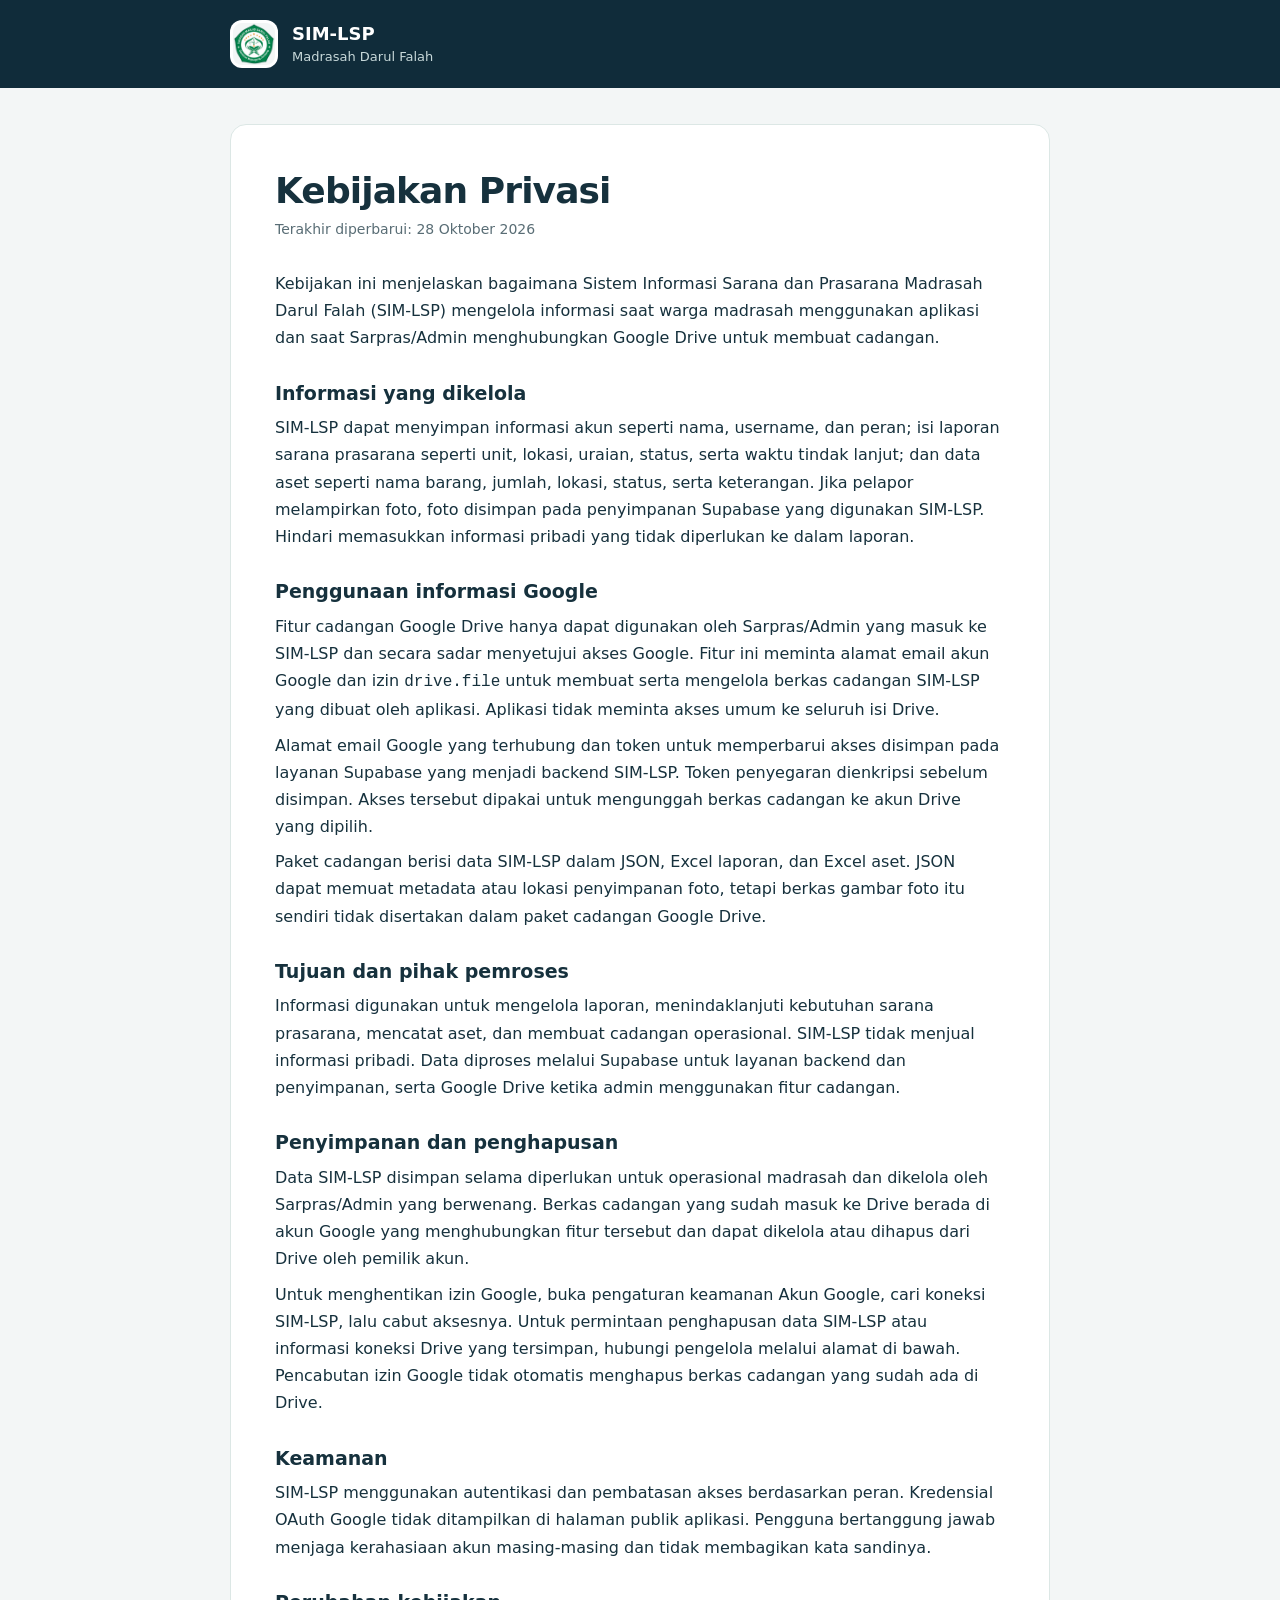
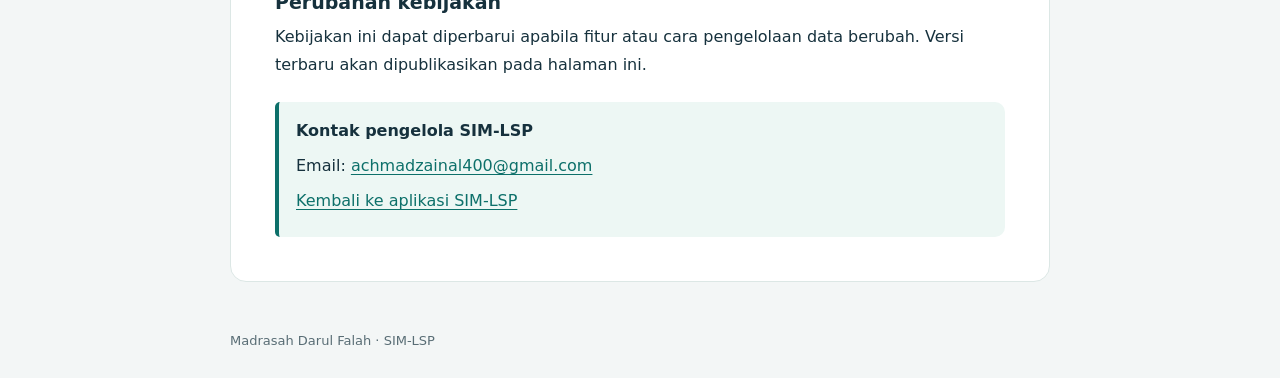
==== privacy.html @ f6ddf074 "Add SIM-LSP privacy policy page" ====
<!doctype html>
<html lang="id">
<head>
  <meta charset="utf-8">
  <meta name="viewport" content="width=device-width, initial-scale=1">
  <meta name="theme-color" content="#102c3a">
  <meta name="description" content="Kebijakan privasi SIM-LSP Madrasah Darul Falah, termasuk penggunaan Google Drive untuk cadangan data.">
  <title>Kebijakan Privasi | SIM-LSP</title>
  <style>
    :root{color-scheme:light;--navy:#102c3a;--ink:#16313d;--muted:#596d75;--teal:#0d706a;--line:#dce7e5;--paper:#fff;--bg:#f3f6f6}
    *{box-sizing:border-box}
    html{scroll-behavior:smooth}
    body{margin:0;background:var(--bg);color:var(--ink);font:16px/1.7 system-ui,-apple-system,"Segoe UI",Roboto,Arial,sans-serif}
    a{color:var(--teal);text-underline-offset:3px}
    a:focus-visible{outline:3px solid #168b81;outline-offset:3px;border-radius:3px}
    header{background:var(--navy);color:#fff}
    .header-inner,main,footer{width:min(100% - 36px,820px);margin-inline:auto}
    .header-inner{min-height:88px;display:flex;align-items:center;gap:14px}
    .logo{width:48px;height:48px;object-fit:contain;background:#fff;border-radius:12px;padding:3px}
    .brand{font-weight:750;font-size:18px;line-height:1.2}
    .brand small{display:block;margin-top:4px;color:#c7d8d9;font-size:13px;font-weight:450}
    main{margin-block:36px 48px;background:var(--paper);border:1px solid var(--line);border-radius:16px;padding:clamp(22px,5vw,44px)}
    h1{margin:0 0 6px;font-size:clamp(27px,5vw,36px);line-height:1.2;letter-spacing:-.025em}
    .updated{margin:0 0 28px;color:var(--muted);font-size:14px}
    h2{margin:29px 0 8px;font-size:19px;line-height:1.35}
    p{margin:8px 0}
    ul{padding-left:22px;margin:8px 0}
    li{padding-left:3px;margin:5px 0}
    .contact{padding:15px 17px;margin-top:24px;background:#edf7f4;border-left:4px solid var(--teal);border-radius:5px 10px 10px 5px}
    footer{padding:0 0 28px;color:var(--muted);font-size:13px}
    @media(max-width:480px){body{font-size:15px}.header-inner,main,footer{width:min(100% - 24px,820px)}.header-inner{min-height:76px}.logo{width:42px;height:42px}main{margin-block:16px 30px;border-radius:12px;padding:20px 17px}h2{font-size:18px}}
    @media print{body{background:#fff}.header-inner,main,footer{width:100%}header{background:#fff;color:var(--ink);border-bottom:1px solid var(--line)}.brand small{color:var(--muted)}main{margin:20px 0;border:0;padding:0}.contact{break-inside:avoid}a{color:inherit}}
  </style>
</head>
<body>
  <header>
    <div class="header-inner">
      <img class="logo" src="./icons/simlsp-192.png" alt="Lambang SIM-LSP" width="48" height="48">
      <div class="brand">SIM-LSP<small>Madrasah Darul Falah</small></div>
    </div>
  </header>
  <main>
    <h1>Kebijakan Privasi</h1>
    <p class="updated">Terakhir diperbarui: 28 Oktober 2026</p>

    <p>Kebijakan ini menjelaskan bagaimana Sistem Informasi Sarana dan Prasarana Madrasah Darul Falah (SIM-LSP) mengelola informasi saat warga madrasah menggunakan aplikasi dan saat Sarpras/Admin menghubungkan Google Drive untuk membuat cadangan.</p>

    <h2>Informasi yang dikelola</h2>
    <p>SIM-LSP dapat menyimpan informasi akun seperti nama, username, dan peran; isi laporan sarana prasarana seperti unit, lokasi, uraian, status, serta waktu tindak lanjut; dan data aset seperti nama barang, jumlah, lokasi, status, serta keterangan. Jika pelapor melampirkan foto, foto disimpan pada penyimpanan Supabase yang digunakan SIM-LSP. Hindari memasukkan informasi pribadi yang tidak diperlukan ke dalam laporan.</p>

    <h2>Penggunaan informasi Google</h2>
    <p>Fitur cadangan Google Drive hanya dapat digunakan oleh Sarpras/Admin yang masuk ke SIM-LSP dan secara sadar menyetujui akses Google. Fitur ini meminta alamat email akun Google dan izin <code>drive.file</code> untuk membuat serta mengelola berkas cadangan SIM-LSP yang dibuat oleh aplikasi. Aplikasi tidak meminta akses umum ke seluruh isi Drive.</p>
    <p>Alamat email Google yang terhubung dan token untuk memperbarui akses disimpan pada layanan Supabase yang menjadi backend SIM-LSP. Token penyegaran dienkripsi sebelum disimpan. Akses tersebut dipakai untuk mengunggah berkas cadangan ke akun Drive yang dipilih.</p>
    <p>Paket cadangan berisi data SIM-LSP dalam JSON, Excel laporan, dan Excel aset. JSON dapat memuat metadata atau lokasi penyimpanan foto, tetapi berkas gambar foto itu sendiri tidak disertakan dalam paket cadangan Google Drive.</p>

    <h2>Tujuan dan pihak pemroses</h2>
    <p>Informasi digunakan untuk mengelola laporan, menindaklanjuti kebutuhan sarana prasarana, mencatat aset, dan membuat cadangan operasional. SIM-LSP tidak menjual informasi pribadi. Data diproses melalui Supabase untuk layanan backend dan penyimpanan, serta Google Drive ketika admin menggunakan fitur cadangan.</p>

    <h2>Penyimpanan dan penghapusan</h2>
    <p>Data SIM-LSP disimpan selama diperlukan untuk operasional madrasah dan dikelola oleh Sarpras/Admin yang berwenang. Berkas cadangan yang sudah masuk ke Drive berada di akun Google yang menghubungkan fitur tersebut dan dapat dikelola atau dihapus dari Drive oleh pemilik akun.</p>
    <p>Untuk menghentikan izin Google, buka pengaturan keamanan Akun Google, cari koneksi SIM-LSP, lalu cabut aksesnya. Untuk permintaan penghapusan data SIM-LSP atau informasi koneksi Drive yang tersimpan, hubungi pengelola melalui alamat di bawah. Pencabutan izin Google tidak otomatis menghapus berkas cadangan yang sudah ada di Drive.</p>

    <h2>Keamanan</h2>
    <p>SIM-LSP menggunakan autentikasi dan pembatasan akses berdasarkan peran. Kredensial OAuth Google tidak ditampilkan di halaman publik aplikasi. Pengguna bertanggung jawab menjaga kerahasiaan akun masing-masing dan tidak membagikan kata sandinya.</p>

    <h2>Perubahan kebijakan</h2>
    <p>Kebijakan ini dapat diperbarui apabila fitur atau cara pengelolaan data berubah. Versi terbaru akan dipublikasikan pada halaman ini.</p>

    <div class="contact">
      <strong>Kontak pengelola SIM-LSP</strong>
      <p>Email: <a href="mailto:achmadzainal400@gmail.com">achmadzainal400@gmail.com</a></p>
      <p><a href="./">Kembali ke aplikasi SIM-LSP</a></p>
    </div>
  </main>
  <footer>Madrasah Darul Falah · SIM-LSP</footer>
</body>
</html>
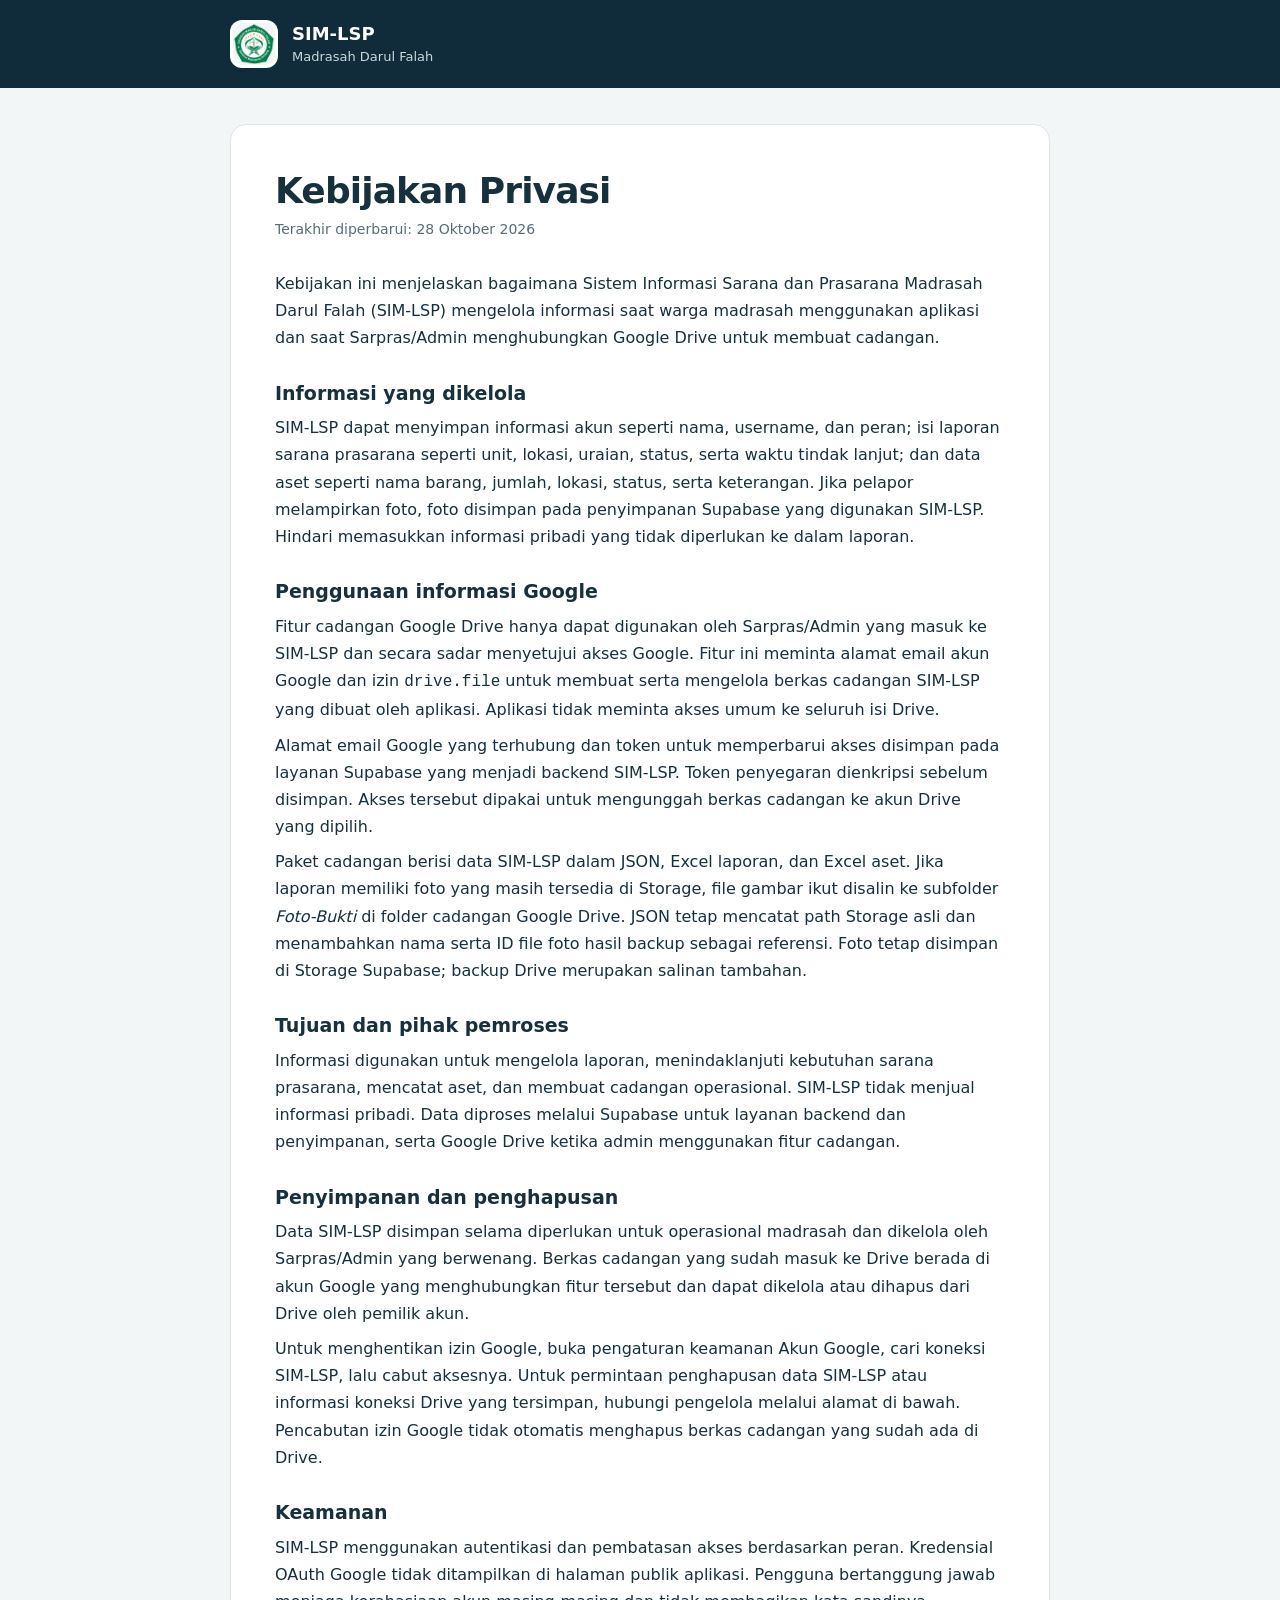
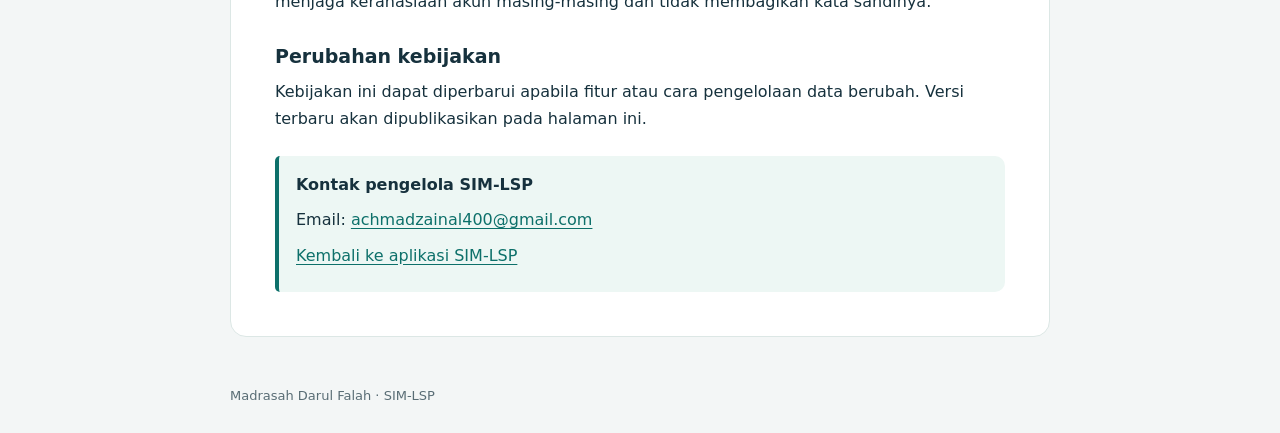
==== commit 5d3b90ed: "Include report photos in Drive backups" ====
--- a/privacy.html
+++ b/privacy.html
@@ -51,7 +51,7 @@
     <h2>Penggunaan informasi Google</h2>
     <p>Fitur cadangan Google Drive hanya dapat digunakan oleh Sarpras/Admin yang masuk ke SIM-LSP dan secara sadar menyetujui akses Google. Fitur ini meminta alamat email akun Google dan izin <code>drive.file</code> untuk membuat serta mengelola berkas cadangan SIM-LSP yang dibuat oleh aplikasi. Aplikasi tidak meminta akses umum ke seluruh isi Drive.</p>
     <p>Alamat email Google yang terhubung dan token untuk memperbarui akses disimpan pada layanan Supabase yang menjadi backend SIM-LSP. Token penyegaran dienkripsi sebelum disimpan. Akses tersebut dipakai untuk mengunggah berkas cadangan ke akun Drive yang dipilih.</p>
-    <p>Paket cadangan berisi data SIM-LSP dalam JSON, Excel laporan, dan Excel aset. JSON dapat memuat metadata atau lokasi penyimpanan foto, tetapi berkas gambar foto itu sendiri tidak disertakan dalam paket cadangan Google Drive.</p>
+    <p>Paket cadangan berisi data SIM-LSP dalam JSON, Excel laporan, dan Excel aset. Jika laporan memiliki foto yang masih tersedia di Storage, file gambar ikut disalin ke subfolder <em>Foto-Bukti</em> di folder cadangan Google Drive. JSON tetap mencatat path Storage asli dan menambahkan nama serta ID file foto hasil backup sebagai referensi. Foto tetap disimpan di Storage Supabase; backup Drive merupakan salinan tambahan.</p>
 
     <h2>Tujuan dan pihak pemroses</h2>
     <p>Informasi digunakan untuk mengelola laporan, menindaklanjuti kebutuhan sarana prasarana, mencatat aset, dan membuat cadangan operasional. SIM-LSP tidak menjual informasi pribadi. Data diproses melalui Supabase untuk layanan backend dan penyimpanan, serta Google Drive ketika admin menggunakan fitur cadangan.</p>
